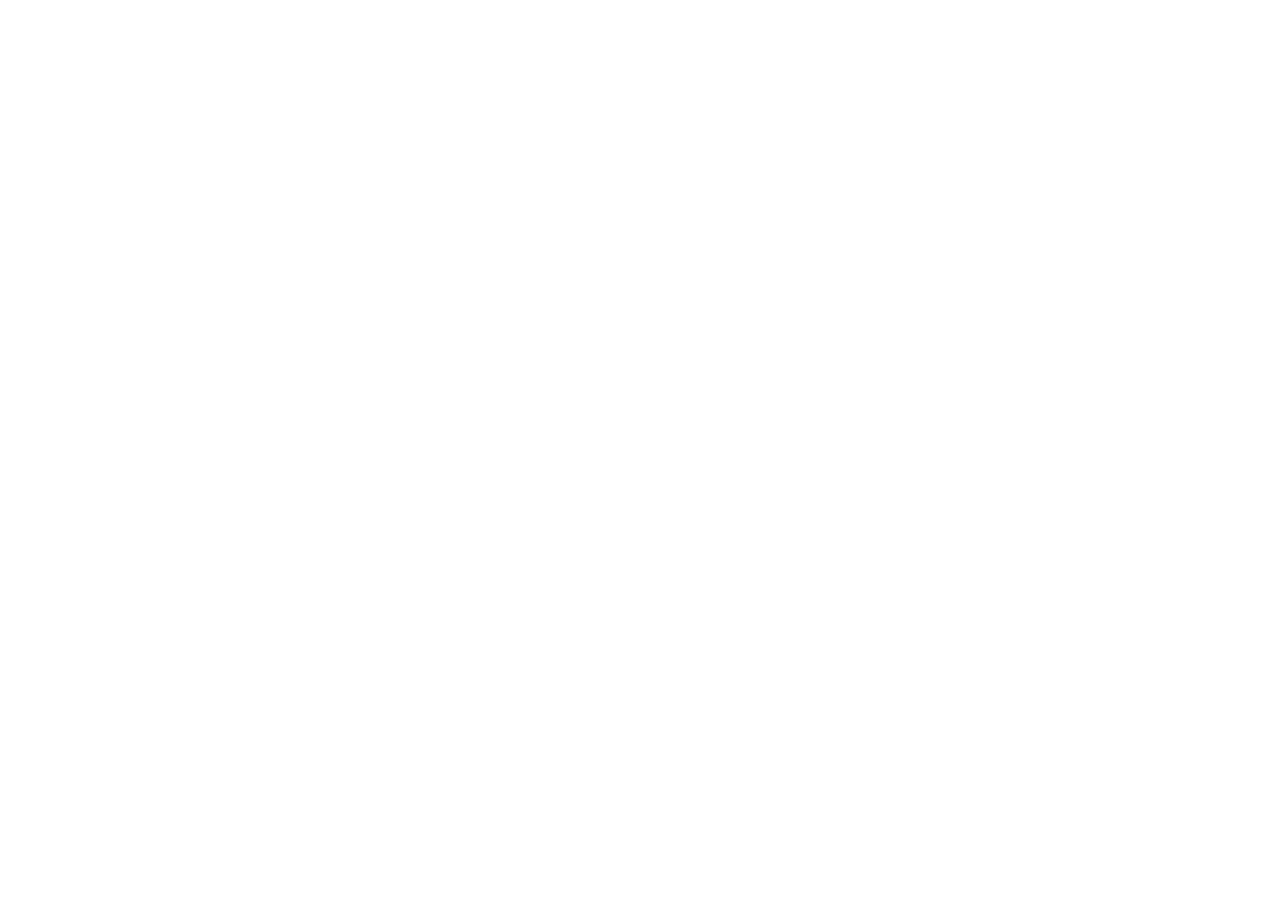
==== index.html @ e0f23562 "created a branch to store my development code" ====
<!DOCTYPE html>
<html lang="en">
<head>
    <meta charset="UTF-8">
    <meta name="viewport" content="width=device-width, initial-scale=1.0">
    <title>Document</title>
</head>
<body>
    
</body>
</html>
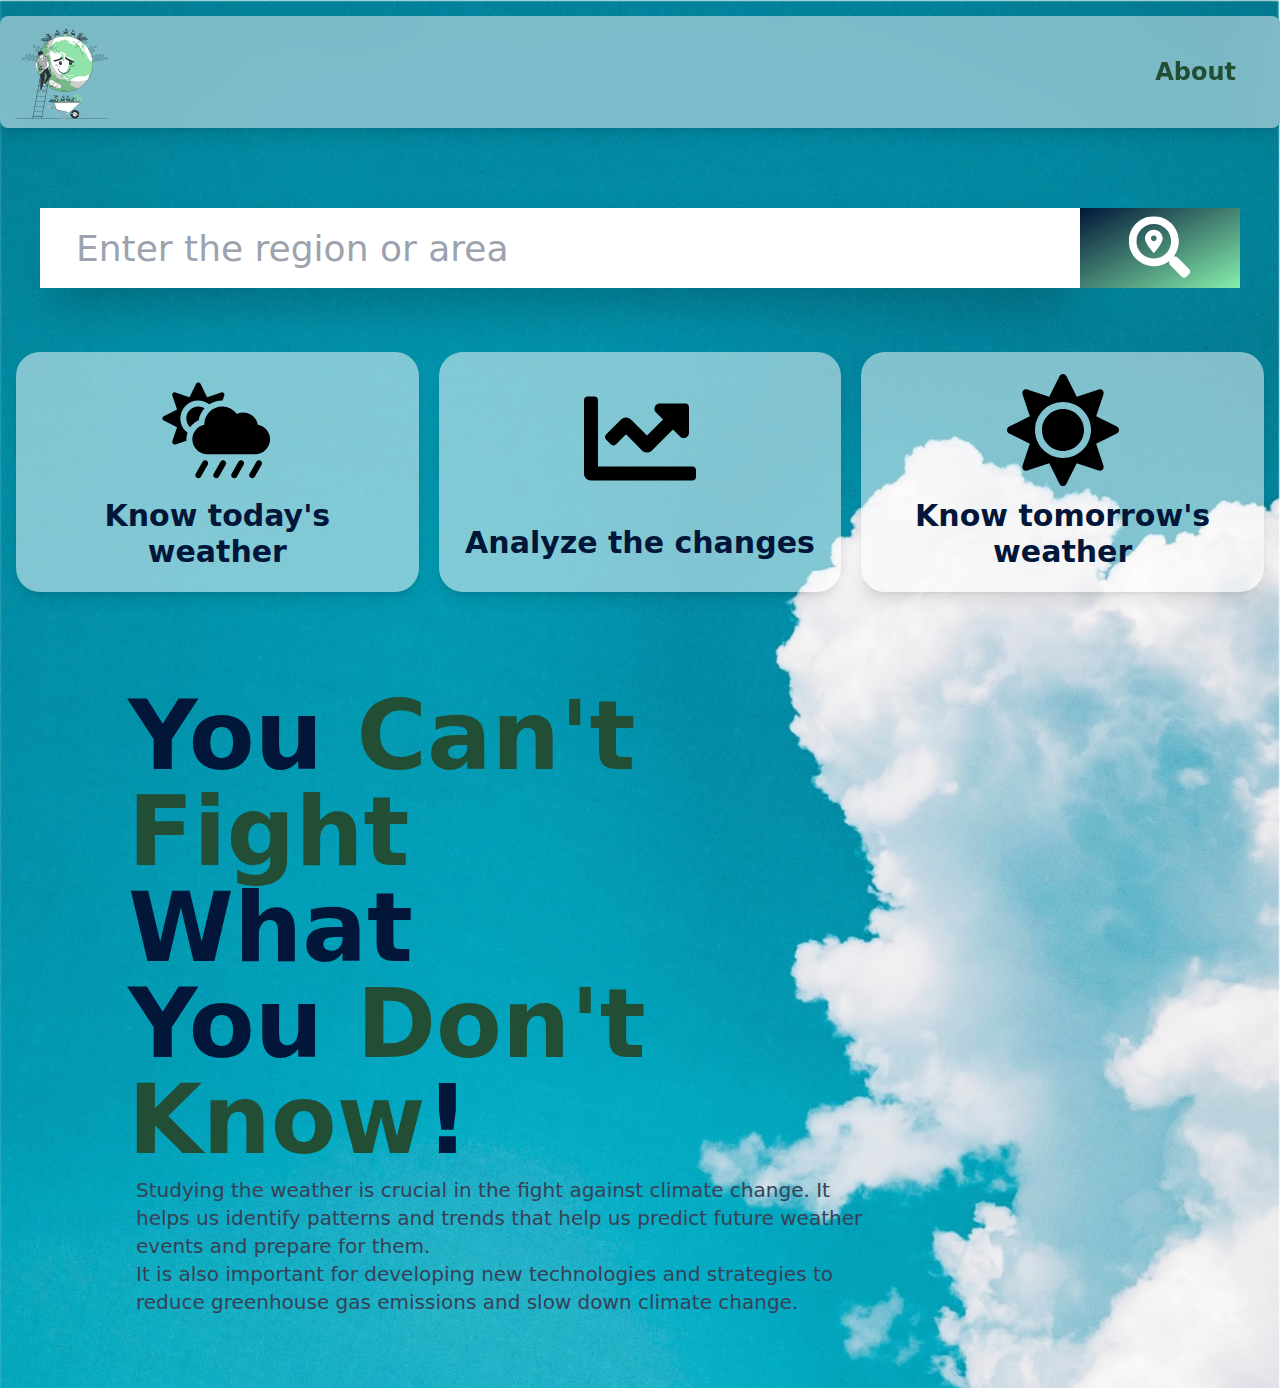
==== commit 8dd69d8a: "completed the app and started cleaning my code" ====
--- a/index.html
+++ b/index.html
@@ -3,9 +3,114 @@
 <head>
     <meta charset="UTF-8">
     <meta name="viewport" content="width=device-width, initial-scale=1.0">
-    <title>Document</title>
+    <title>Save Your Home | Home Page</title>
+    <link rel="stylesheet" href="../assets/css/output.css">
+    <link rel="icon" href="../assets/img/logo.svg">
 </head>
-<body>
+<body class="container pt-0 relative w-screen h-fit bg-cover bg-no-repeat mx-auto" style="background-image: url('../assets/img/sky.png')" id="body">
+    <section class="relative z-50 w-full h-[45rem] px-4 lg:px-0" id="entry">
+        <header class="relative z-50 w-full md:h-28 flex items-center justify-between bg-gray-100 bg-opacity-50 backdrop-filter backdrop-blur-xl rounded-lg shadow-lg p-4 mt-4">
+            <img src="../assets/img/logo.svg" alt="logo" class="w-16 h-16 md:w-24 md:h-24">
+
+            <ul class="nav w-fit h-fit text-green_y text-xl md:text-2xl font-bold font-righteous">
+                <li><a href="./views/about.html" class="px-7 py-2 w-1/4 h-full hover:bg-green_y hover:text-blue-100 rounded-full">About</a></li>
+            </ul>
+        </header>
+
+        <section class="relative z-50 w-full h-fit p-4 mt-4 md:mt-16">
+            <form  id="myForm" action="" method="POST" class="w-full h-full flex items-center justify-center">
+                <input type="text" name="place" class="w-5/6 h-10 md:h-20 text-xl md:text-4xl p-4 pl-5 md:pl-9 focus:outline-green-400 shadow-2xl" placeholder="Enter the region or area">
+                <button type="submit" id="search_btn">
+                    <div class="flex items-center justify-center text-white h-10 md:h-20 w-20 md:w-40 bg-gradient-to-br from-oxford_blue to-green-300"><img src="../assets/img/search-location.svg" alt="search" class="w-8 h-8 md:h-16 md:w-16"></div>
+                </button>
+            </form>
     
+            <div class="empty_display w-full mt-8 md:mt-16 h-fit flex flex-col justify-between items-center md:grid md:grid-cols-3 md:gap-5">
+                <div class="rounded-3xl shadow-lg hover:shadow-none bg-white bg-opacity-50 w-full h-30 md:h-60 p-4 mb-4 flex flex-col justify-around items-center">
+                    <img src="../assets/img/Vector.svg" alt="cloud" class="h-14 w-14 md:w-28 md:h-28">
+                    <p class="text-xl md:text-3xl font-semibold text-center text-oxford_blue">Know today's weather</p>
+                </div>
+                <div class="rounded-3xl shadow-lg hover:shadow-none bg-white bg-opacity-50 w-full h-30 md:h-60 p-4 mb-4 flex flex-col justify-around items-center">
+                    <img src="../assets/img/graph.svg" alt="cloud" class="h-14 w-14 md:w-28 md:h-28">
+                    <p class="text-xl md:text-3xl font-semibold text-center text-oxford_blue">Analyze the changes</p>
+                </div>
+                <div class="rounded-3xl shadow-lg hover:shadow-none bg-white bg-opacity-50 w-full h-30 md:h-60 p-4 mb-4 flex flex-col justify-around items-center">
+                    <img src="../assets/img/sun.svg" alt="cloud" class="h-14 w-14 md:w-28 md:h-28">
+                    <p class="text-xl md:text-3xl font-semibold text-center text-oxford_blue">Know tomorrow's weather</p>
+                </div>
+    
+            </div>
+        </section>
+
+        <div class="relative z-50 mt-16 flex items-center justify-around w-full h-min">
+            <div class="p-0 m-0 w-full md:w-[60%] mb-8 md:mb-16">
+                <h1 class="text-oxford_blue text-center md:text-left text-4xl md:text-8xl font-bold">You <span class="text-green_y">Can't Fight</span> <br> What <br> You <span class="text-green_y">Don't Know</span>!</h1>
+                <p class="text-md md:text-4xl lg:text-xl text-charcoal md:text-black lg:text-charcoal font-normal md:font-bold lg:font-normal p-2">Studying the weather is crucial in the fight against climate change. It helps us identify patterns and trends that help us predict 
+                    future weather events and prepare for them.<br>It is also important for developing new technologies and strategies to reduce greenhouse gas 
+                    emissions and slow down climate change.
+                </p>
+            </div>
+            <div></div>
+        </div>
+    </section>
+
+    <section class="hidden w-full px-4 lg:px-0" id="main">
+        <form  id="myForm2" action="./index.html" method="POST" class="mt-8 w-full h-full flex items-center justify-center">
+            <input type="text" name="place2" class="rounded-l-full w-5/6 h-10 md:h-20 text-xl md:text-4xl p-4 pl-5 md:pl-9 focus:outline-green-400 shadow-2xl" placeholder="Enter the region or area">
+            <button type="submit" id="search_btn">
+                <div class="flex items-center justify-center text-white h-10 md:h-20 w-20 md:w-40 bg-gradient-to-br from-oxford_blue to-green-300"><img src="../assets/img/search-location.svg" alt="search" class="w-8 h-8 md:w-16 md:h-16"></div>
+            </button>
+        </form>
+
+        <section class="mt-5 md:mt-10 w-full h-fit">
+            <p class="text-3xl md:text-6xl font-bold text-white" id="output">Search Results</p>
+            <p class="text-md font-medium  mb-4 text-white">Select the location for which weather information</p>
+            <div class="relative w-full md:w-1/2 h-fit bg-white shadow-xl bg-opacity-50 pt-0 p-4 border border-green-200 rounded-3xl">
+                <div class="w-full h-full flex-col justify-around  font-medium px-4 pt-0 hover:cursor-pointer" id="options">
+                    <!-- Dynamic content -->
+                </div>
+                
+            </div>
+        </section>
+
+        <section class="mt-10 w-full h-fit mb-8">
+            <div class="text-xl md:text-4xl font-bold text-white mb-4 flex items-center justify-between">
+                <p class="w-1/2">Today's Weather</p>
+                <p class="hidden md:block w-1/2">Weather Forecast</p>
+            </div>
+            <div class="relative w-full h-fit mx-auto bg-black bg-opacity-50 p-4 border border-white rounded-3xl" id="black_box">
+                <div class="w-full md:w-2/4 h-fit flex items-end justify-between bg-oxford_blue p-4 rounded-3xl shadow-sky-200 shadow-sm text-white font-medium" id="location">
+                    <p class="text-xl md:text-4xl" id="place">Location</p>
+                    <p class="text-lg md:text-2xl" id="state">State</p>
+                    <p class="text-lg md:text-2xl" id="country">Country</p>
+                </div>
+                <div class="w-full h-full mt-4 flex flex-col items-center justify-between md:grid md:grid-cols-3 md:gap-5">
+                    <div class="w-full h-full p-2 md:border-r md:border-white">
+                        <div class="w-full h-32 flex justify-between items-center bg-white bg-opacity-80 rounded-lg p-4 mb-8">
+                            <img src="../assets/img/sun.svg" alt="weather icon" class="h-full w-fit" id="img_w">
+                            <div class="w-[80%] h-full flex flex-col justify-around" id="location-data">
+                                <!-- Dynamic content -->
+                            </div>
+                        </div>
+                        <div class="w-full h-32 flex justify-between items-center bg-white bg-opacity-80 rounded-lg p-4">
+                            <div class="w-full h-full" id="location_data2">
+                               <!-- Dynamic content -->
+                            </div>
+                        </div>
+                    </div>
+
+                    <div class="md:hidden w-full px-4 text-white text-lg font-semibold">
+                        <p class="">Weather Forecast</p>
+                    </div>
+                    <div class="w-full h-full p-4 col-span-2 flex items-center justify-between overflow-x-scroll" id="forecast">
+                        <!-- Dynamic content -->
+                    </div>
+                   
+                </div>
+            </div>
+        </section>
+
+    </section>
+    <script type="module" src="./API/search_loaction.js"></script>
 </body>
 </html>--- a/assets/css/output.css
+++ b/assets/css/output.css
@@ -0,0 +1,1188 @@
+.container {
+  width: 100%;
+}
+
+@media (min-width: 640px) {
+  .container {
+    max-width: 640px;
+  }
+}
+
+@media (min-width: 768px) {
+  .container {
+    max-width: 768px;
+  }
+}
+
+@media (min-width: 1024px) {
+  .container {
+    max-width: 1024px;
+  }
+}
+
+@media (min-width: 1280px) {
+  .container {
+    max-width: 1280px;
+  }
+}
+
+@media (min-width: 1536px) {
+  .container {
+    max-width: 1536px;
+  }
+}
+
+.relative {
+  position: relative;
+}
+
+.z-50 {
+  z-index: 50;
+}
+
+.col-span-2 {
+  grid-column: span 2 / span 2;
+}
+
+.m-0 {
+  margin: 0px;
+}
+
+.mx-auto {
+  margin-left: auto;
+  margin-right: auto;
+}
+
+.mb-1 {
+  margin-bottom: 0.25rem;
+}
+
+.mb-2 {
+  margin-bottom: 0.5rem;
+}
+
+.mb-4 {
+  margin-bottom: 1rem;
+}
+
+.mb-8 {
+  margin-bottom: 2rem;
+}
+
+.mr-2 {
+  margin-right: 0.5rem;
+}
+
+.mr-3 {
+  margin-right: 0.75rem;
+}
+
+.mr-4 {
+  margin-right: 1rem;
+}
+
+.mt-10 {
+  margin-top: 2.5rem;
+}
+
+.mt-16 {
+  margin-top: 4rem;
+}
+
+.mt-4 {
+  margin-top: 1rem;
+}
+
+.mt-5 {
+  margin-top: 1.25rem;
+}
+
+.mt-8 {
+  margin-top: 2rem;
+}
+
+.flex {
+  display: flex;
+}
+
+.hidden {
+  display: none;
+}
+
+.h-1\/5 {
+  height: 20%;
+}
+
+.h-10 {
+  height: 2.5rem;
+}
+
+.h-14 {
+  height: 3.5rem;
+}
+
+.h-16 {
+  height: 4rem;
+}
+
+.h-32 {
+  height: 8rem;
+}
+
+.h-8 {
+  height: 2rem;
+}
+
+.h-\[45rem\] {
+  height: 45rem;
+}
+
+.h-fit {
+  height: -moz-fit-content;
+  height: fit-content;
+}
+
+.h-full {
+  height: 100%;
+}
+
+.h-min {
+  height: -moz-min-content;
+  height: min-content;
+}
+
+.w-1\/2 {
+  width: 50%;
+}
+
+.w-1\/4 {
+  width: 25%;
+}
+
+.w-14 {
+  width: 3.5rem;
+}
+
+.w-16 {
+  width: 4rem;
+}
+
+.w-20 {
+  width: 5rem;
+}
+
+.w-5\/6 {
+  width: 83.333333%;
+}
+
+.w-52 {
+  width: 13rem;
+}
+
+.w-8 {
+  width: 2rem;
+}
+
+.w-\[80\%\] {
+  width: 80%;
+}
+
+.w-fit {
+  width: -moz-fit-content;
+  width: fit-content;
+}
+
+.w-full {
+  width: 100%;
+}
+
+.w-screen {
+  width: 100vw;
+}
+
+.flex-col {
+  flex-direction: column;
+}
+
+.items-end {
+  align-items: flex-end;
+}
+
+.items-center {
+  align-items: center;
+}
+
+.justify-center {
+  justify-content: center;
+}
+
+.justify-between {
+  justify-content: space-between;
+}
+
+.justify-around {
+  justify-content: space-around;
+}
+
+.overflow-x-scroll {
+  overflow-x: scroll;
+}
+
+.rounded-3xl {
+  border-radius: 1.5rem;
+}
+
+.rounded-full {
+  border-radius: 9999px;
+}
+
+.rounded-lg {
+  border-radius: 0.5rem;
+}
+
+.rounded-l-full {
+  border-top-left-radius: 9999px;
+  border-bottom-left-radius: 9999px;
+}
+
+.border {
+  border-width: 1px;
+}
+
+.border-b {
+  border-bottom-width: 1px;
+}
+
+.border-green-200 {
+  --tw-border-opacity: 1;
+  border-color: rgb(187 247 208 / var(--tw-border-opacity));
+}
+
+.border-white {
+  --tw-border-opacity: 1;
+  border-color: rgb(255 255 255 / var(--tw-border-opacity));
+}
+
+.bg-black {
+  --tw-bg-opacity: 1;
+  background-color: rgb(0 0 0 / var(--tw-bg-opacity));
+}
+
+.bg-gray-100 {
+  --tw-bg-opacity: 1;
+  background-color: rgb(243 244 246 / var(--tw-bg-opacity));
+}
+
+.bg-oxford_blue {
+  --tw-bg-opacity: 1;
+  background-color: rgb(1 22 56 / var(--tw-bg-opacity));
+}
+
+.bg-white {
+  --tw-bg-opacity: 1;
+  background-color: rgb(255 255 255 / var(--tw-bg-opacity));
+}
+
+.bg-opacity-50 {
+  --tw-bg-opacity: 0.5;
+}
+
+.bg-opacity-80 {
+  --tw-bg-opacity: 0.8;
+}
+
+.bg-gradient-to-br {
+  background-image: linear-gradient(to bottom right, var(--tw-gradient-stops));
+}
+
+.from-oxford_blue {
+  --tw-gradient-from: #011638 var(--tw-gradient-from-position);
+  --tw-gradient-to: rgb(1 22 56 / 0) var(--tw-gradient-to-position);
+  --tw-gradient-stops: var(--tw-gradient-from), var(--tw-gradient-to);
+}
+
+.to-green-300 {
+  --tw-gradient-to: #86efac var(--tw-gradient-to-position);
+}
+
+.bg-cover {
+  background-size: cover;
+}
+
+.p-0 {
+  padding: 0px;
+}
+
+.p-2 {
+  padding: 0.5rem;
+}
+
+.p-4 {
+  padding: 1rem;
+}
+
+.px-4 {
+  padding-left: 1rem;
+  padding-right: 1rem;
+}
+
+.px-7 {
+  padding-left: 1.75rem;
+  padding-right: 1.75rem;
+}
+
+.py-2 {
+  padding-top: 0.5rem;
+  padding-bottom: 0.5rem;
+}
+
+.pl-5 {
+  padding-left: 1.25rem;
+}
+
+.pr-8 {
+  padding-right: 2rem;
+}
+
+.pt-0 {
+  padding-top: 0px;
+}
+
+.text-center {
+  text-align: center;
+}
+
+.text-2xl {
+  font-size: 1.5rem;
+  line-height: 2rem;
+}
+
+.text-3xl {
+  font-size: 1.875rem;
+  line-height: 2.25rem;
+}
+
+.text-4xl {
+  font-size: 2.25rem;
+  line-height: 2.5rem;
+}
+
+.text-lg {
+  font-size: 1.125rem;
+  line-height: 1.75rem;
+}
+
+.text-xl {
+  font-size: 1.25rem;
+  line-height: 1.75rem;
+}
+
+.font-bold {
+  font-weight: 700;
+}
+
+.font-medium {
+  font-weight: 500;
+}
+
+.font-normal {
+  font-weight: 400;
+}
+
+.font-semibold {
+  font-weight: 600;
+}
+
+.text-charcoal {
+  --tw-text-opacity: 1;
+  color: rgb(54 65 86 / var(--tw-text-opacity));
+}
+
+.text-green_y {
+  --tw-text-opacity: 1;
+  color: rgb(33 78 52 / var(--tw-text-opacity));
+}
+
+.text-oxford_blue {
+  --tw-text-opacity: 1;
+  color: rgb(1 22 56 / var(--tw-text-opacity));
+}
+
+.text-white {
+  --tw-text-opacity: 1;
+  color: rgb(255 255 255 / var(--tw-text-opacity));
+}
+
+.shadow-2xl {
+  --tw-shadow: 0 25px 50px -12px rgb(0 0 0 / 0.25);
+  --tw-shadow-colored: 0 25px 50px -12px var(--tw-shadow-color);
+  box-shadow: var(--tw-ring-offset-shadow, 0 0 #0000), var(--tw-ring-shadow, 0 0 #0000), var(--tw-shadow);
+}
+
+.shadow-lg {
+  --tw-shadow: 0 10px 15px -3px rgb(0 0 0 / 0.1), 0 4px 6px -4px rgb(0 0 0 / 0.1);
+  --tw-shadow-colored: 0 10px 15px -3px var(--tw-shadow-color), 0 4px 6px -4px var(--tw-shadow-color);
+  box-shadow: var(--tw-ring-offset-shadow, 0 0 #0000), var(--tw-ring-shadow, 0 0 #0000), var(--tw-shadow);
+}
+
+.shadow-sm {
+  --tw-shadow: 0 1px 2px 0 rgb(0 0 0 / 0.05);
+  --tw-shadow-colored: 0 1px 2px 0 var(--tw-shadow-color);
+  box-shadow: var(--tw-ring-offset-shadow, 0 0 #0000), var(--tw-ring-shadow, 0 0 #0000), var(--tw-shadow);
+}
+
+.shadow-xl {
+  --tw-shadow: 0 20px 25px -5px rgb(0 0 0 / 0.1), 0 8px 10px -6px rgb(0 0 0 / 0.1);
+  --tw-shadow-colored: 0 20px 25px -5px var(--tw-shadow-color), 0 8px 10px -6px var(--tw-shadow-color);
+  box-shadow: var(--tw-ring-offset-shadow, 0 0 #0000), var(--tw-ring-shadow, 0 0 #0000), var(--tw-shadow);
+}
+
+.shadow-sky-200 {
+  --tw-shadow-color: #bae6fd;
+  --tw-shadow: var(--tw-shadow-colored);
+}
+
+.backdrop-blur-xl {
+  --tw-backdrop-blur: blur(24px);
+  -webkit-backdrop-filter: var(--tw-backdrop-blur) var(--tw-backdrop-brightness) var(--tw-backdrop-contrast) var(--tw-backdrop-grayscale) var(--tw-backdrop-hue-rotate) var(--tw-backdrop-invert) var(--tw-backdrop-opacity) var(--tw-backdrop-saturate) var(--tw-backdrop-sepia);
+          backdrop-filter: var(--tw-backdrop-blur) var(--tw-backdrop-brightness) var(--tw-backdrop-contrast) var(--tw-backdrop-grayscale) var(--tw-backdrop-hue-rotate) var(--tw-backdrop-invert) var(--tw-backdrop-opacity) var(--tw-backdrop-saturate) var(--tw-backdrop-sepia);
+}
+
+.backdrop-filter {
+  -webkit-backdrop-filter: var(--tw-backdrop-blur) var(--tw-backdrop-brightness) var(--tw-backdrop-contrast) var(--tw-backdrop-grayscale) var(--tw-backdrop-hue-rotate) var(--tw-backdrop-invert) var(--tw-backdrop-opacity) var(--tw-backdrop-saturate) var(--tw-backdrop-sepia);
+          backdrop-filter: var(--tw-backdrop-blur) var(--tw-backdrop-brightness) var(--tw-backdrop-contrast) var(--tw-backdrop-grayscale) var(--tw-backdrop-hue-rotate) var(--tw-backdrop-invert) var(--tw-backdrop-opacity) var(--tw-backdrop-saturate) var(--tw-backdrop-sepia);
+}
+
+/*
+! tailwindcss v3.3.2 | MIT License | https://tailwindcss.com
+*/
+
+/*
+1. Prevent padding and border from affecting element width. (https://github.com/mozdevs/cssremedy/issues/4)
+2. Allow adding a border to an element by just adding a border-width. (https://github.com/tailwindcss/tailwindcss/pull/116)
+*/
+
+*,
+::before,
+::after {
+  box-sizing: border-box;
+  /* 1 */
+  border-width: 0;
+  /* 2 */
+  border-style: solid;
+  /* 2 */
+  border-color: #e5e7eb;
+  /* 2 */
+}
+
+::before,
+::after {
+  --tw-content: '';
+}
+
+/*
+1. Use a consistent sensible line-height in all browsers.
+2. Prevent adjustments of font size after orientation changes in iOS.
+3. Use a more readable tab size.
+4. Use the user's configured `sans` font-family by default.
+5. Use the user's configured `sans` font-feature-settings by default.
+6. Use the user's configured `sans` font-variation-settings by default.
+*/
+
+html {
+  line-height: 1.5;
+  /* 1 */
+  -webkit-text-size-adjust: 100%;
+  /* 2 */
+  -moz-tab-size: 4;
+  /* 3 */
+  -o-tab-size: 4;
+     tab-size: 4;
+  /* 3 */
+  font-family: ui-sans-serif, system-ui, -apple-system, BlinkMacSystemFont, "Segoe UI", Roboto, "Helvetica Neue", Arial, "Noto Sans", sans-serif, "Apple Color Emoji", "Segoe UI Emoji", "Segoe UI Symbol", "Noto Color Emoji";
+  /* 4 */
+  font-feature-settings: normal;
+  /* 5 */
+  font-variation-settings: normal;
+  /* 6 */
+}
+
+/*
+1. Remove the margin in all browsers.
+2. Inherit line-height from `html` so users can set them as a class directly on the `html` element.
+*/
+
+body {
+  margin: 0;
+  /* 1 */
+  line-height: inherit;
+  /* 2 */
+}
+
+/*
+1. Add the correct height in Firefox.
+2. Correct the inheritance of border color in Firefox. (https://bugzilla.mozilla.org/show_bug.cgi?id=190655)
+3. Ensure horizontal rules are visible by default.
+*/
+
+hr {
+  height: 0;
+  /* 1 */
+  color: inherit;
+  /* 2 */
+  border-top-width: 1px;
+  /* 3 */
+}
+
+/*
+Add the correct text decoration in Chrome, Edge, and Safari.
+*/
+
+abbr:where([title]) {
+  -webkit-text-decoration: underline dotted;
+          text-decoration: underline dotted;
+}
+
+/*
+Remove the default font size and weight for headings.
+*/
+
+h1,
+h2,
+h3,
+h4,
+h5,
+h6 {
+  font-size: inherit;
+  font-weight: inherit;
+}
+
+/*
+Reset links to optimize for opt-in styling instead of opt-out.
+*/
+
+a {
+  color: inherit;
+  text-decoration: inherit;
+}
+
+/*
+Add the correct font weight in Edge and Safari.
+*/
+
+b,
+strong {
+  font-weight: bolder;
+}
+
+/*
+1. Use the user's configured `mono` font family by default.
+2. Correct the odd `em` font sizing in all browsers.
+*/
+
+code,
+kbd,
+samp,
+pre {
+  font-family: ui-monospace, SFMono-Regular, Menlo, Monaco, Consolas, "Liberation Mono", "Courier New", monospace;
+  /* 1 */
+  font-size: 1em;
+  /* 2 */
+}
+
+/*
+Add the correct font size in all browsers.
+*/
+
+small {
+  font-size: 80%;
+}
+
+/*
+Prevent `sub` and `sup` elements from affecting the line height in all browsers.
+*/
+
+sub,
+sup {
+  font-size: 75%;
+  line-height: 0;
+  position: relative;
+  vertical-align: baseline;
+}
+
+sub {
+  bottom: -0.25em;
+}
+
+sup {
+  top: -0.5em;
+}
+
+/*
+1. Remove text indentation from table contents in Chrome and Safari. (https://bugs.chromium.org/p/chromium/issues/detail?id=999088, https://bugs.webkit.org/show_bug.cgi?id=201297)
+2. Correct table border color inheritance in all Chrome and Safari. (https://bugs.chromium.org/p/chromium/issues/detail?id=935729, https://bugs.webkit.org/show_bug.cgi?id=195016)
+3. Remove gaps between table borders by default.
+*/
+
+table {
+  text-indent: 0;
+  /* 1 */
+  border-color: inherit;
+  /* 2 */
+  border-collapse: collapse;
+  /* 3 */
+}
+
+/*
+1. Change the font styles in all browsers.
+2. Remove the margin in Firefox and Safari.
+3. Remove default padding in all browsers.
+*/
+
+button,
+input,
+optgroup,
+select,
+textarea {
+  font-family: inherit;
+  /* 1 */
+  font-size: 100%;
+  /* 1 */
+  font-weight: inherit;
+  /* 1 */
+  line-height: inherit;
+  /* 1 */
+  color: inherit;
+  /* 1 */
+  margin: 0;
+  /* 2 */
+  padding: 0;
+  /* 3 */
+}
+
+/*
+Remove the inheritance of text transform in Edge and Firefox.
+*/
+
+button,
+select {
+  text-transform: none;
+}
+
+/*
+1. Correct the inability to style clickable types in iOS and Safari.
+2. Remove default button styles.
+*/
+
+button,
+[type='button'],
+[type='reset'],
+[type='submit'] {
+  -webkit-appearance: button;
+  /* 1 */
+  background-color: transparent;
+  /* 2 */
+  background-image: none;
+  /* 2 */
+}
+
+/*
+Use the modern Firefox focus style for all focusable elements.
+*/
+
+:-moz-focusring {
+  outline: auto;
+}
+
+/*
+Remove the additional `:invalid` styles in Firefox. (https://github.com/mozilla/gecko-dev/blob/2f9eacd9d3d995c937b4251a5557d95d494c9be1/layout/style/res/forms.css#L728-L737)
+*/
+
+:-moz-ui-invalid {
+  box-shadow: none;
+}
+
+/*
+Add the correct vertical alignment in Chrome and Firefox.
+*/
+
+progress {
+  vertical-align: baseline;
+}
+
+/*
+Correct the cursor style of increment and decrement buttons in Safari.
+*/
+
+::-webkit-inner-spin-button,
+::-webkit-outer-spin-button {
+  height: auto;
+}
+
+/*
+1. Correct the odd appearance in Chrome and Safari.
+2. Correct the outline style in Safari.
+*/
+
+[type='search'] {
+  -webkit-appearance: textfield;
+  /* 1 */
+  outline-offset: -2px;
+  /* 2 */
+}
+
+/*
+Remove the inner padding in Chrome and Safari on macOS.
+*/
+
+::-webkit-search-decoration {
+  -webkit-appearance: none;
+}
+
+/*
+1. Correct the inability to style clickable types in iOS and Safari.
+2. Change font properties to `inherit` in Safari.
+*/
+
+::-webkit-file-upload-button {
+  -webkit-appearance: button;
+  /* 1 */
+  font: inherit;
+  /* 2 */
+}
+
+/*
+Add the correct display in Chrome and Safari.
+*/
+
+summary {
+  display: list-item;
+}
+
+/*
+Removes the default spacing and border for appropriate elements.
+*/
+
+blockquote,
+dl,
+dd,
+h1,
+h2,
+h3,
+h4,
+h5,
+h6,
+hr,
+figure,
+p,
+pre {
+  margin: 0;
+}
+
+fieldset {
+  margin: 0;
+  padding: 0;
+}
+
+legend {
+  padding: 0;
+}
+
+ol,
+ul,
+menu {
+  list-style: none;
+  margin: 0;
+  padding: 0;
+}
+
+/*
+Prevent resizing textareas horizontally by default.
+*/
+
+textarea {
+  resize: vertical;
+}
+
+/*
+1. Reset the default placeholder opacity in Firefox. (https://github.com/tailwindlabs/tailwindcss/issues/3300)
+2. Set the default placeholder color to the user's configured gray 400 color.
+*/
+
+input::-moz-placeholder, textarea::-moz-placeholder {
+  opacity: 1;
+  /* 1 */
+  color: #9ca3af;
+  /* 2 */
+}
+
+input::placeholder,
+textarea::placeholder {
+  opacity: 1;
+  /* 1 */
+  color: #9ca3af;
+  /* 2 */
+}
+
+/*
+Set the default cursor for buttons.
+*/
+
+button,
+[role="button"] {
+  cursor: pointer;
+}
+
+/*
+Make sure disabled buttons don't get the pointer cursor.
+*/
+
+:disabled {
+  cursor: default;
+}
+
+/*
+1. Make replaced elements `display: block` by default. (https://github.com/mozdevs/cssremedy/issues/14)
+2. Add `vertical-align: middle` to align replaced elements more sensibly by default. (https://github.com/jensimmons/cssremedy/issues/14#issuecomment-634934210)
+   This can trigger a poorly considered lint error in some tools but is included by design.
+*/
+
+img,
+svg,
+video,
+canvas,
+audio,
+iframe,
+embed,
+object {
+  display: block;
+  /* 1 */
+  vertical-align: middle;
+  /* 2 */
+}
+
+/*
+Constrain images and videos to the parent width and preserve their intrinsic aspect ratio. (https://github.com/mozdevs/cssremedy/issues/14)
+*/
+
+img,
+video {
+  max-width: 100%;
+  height: auto;
+}
+
+/* Make elements with the HTML hidden attribute stay hidden by default */
+
+[hidden] {
+  display: none;
+}
+
+*, ::before, ::after {
+  --tw-border-spacing-x: 0;
+  --tw-border-spacing-y: 0;
+  --tw-translate-x: 0;
+  --tw-translate-y: 0;
+  --tw-rotate: 0;
+  --tw-skew-x: 0;
+  --tw-skew-y: 0;
+  --tw-scale-x: 1;
+  --tw-scale-y: 1;
+  --tw-pan-x:  ;
+  --tw-pan-y:  ;
+  --tw-pinch-zoom:  ;
+  --tw-scroll-snap-strictness: proximity;
+  --tw-gradient-from-position:  ;
+  --tw-gradient-via-position:  ;
+  --tw-gradient-to-position:  ;
+  --tw-ordinal:  ;
+  --tw-slashed-zero:  ;
+  --tw-numeric-figure:  ;
+  --tw-numeric-spacing:  ;
+  --tw-numeric-fraction:  ;
+  --tw-ring-inset:  ;
+  --tw-ring-offset-width: 0px;
+  --tw-ring-offset-color: #fff;
+  --tw-ring-color: rgb(59 130 246 / 0.5);
+  --tw-ring-offset-shadow: 0 0 #0000;
+  --tw-ring-shadow: 0 0 #0000;
+  --tw-shadow: 0 0 #0000;
+  --tw-shadow-colored: 0 0 #0000;
+  --tw-blur:  ;
+  --tw-brightness:  ;
+  --tw-contrast:  ;
+  --tw-grayscale:  ;
+  --tw-hue-rotate:  ;
+  --tw-invert:  ;
+  --tw-saturate:  ;
+  --tw-sepia:  ;
+  --tw-drop-shadow:  ;
+  --tw-backdrop-blur:  ;
+  --tw-backdrop-brightness:  ;
+  --tw-backdrop-contrast:  ;
+  --tw-backdrop-grayscale:  ;
+  --tw-backdrop-hue-rotate:  ;
+  --tw-backdrop-invert:  ;
+  --tw-backdrop-opacity:  ;
+  --tw-backdrop-saturate:  ;
+  --tw-backdrop-sepia:  ;
+}
+
+::backdrop {
+  --tw-border-spacing-x: 0;
+  --tw-border-spacing-y: 0;
+  --tw-translate-x: 0;
+  --tw-translate-y: 0;
+  --tw-rotate: 0;
+  --tw-skew-x: 0;
+  --tw-skew-y: 0;
+  --tw-scale-x: 1;
+  --tw-scale-y: 1;
+  --tw-pan-x:  ;
+  --tw-pan-y:  ;
+  --tw-pinch-zoom:  ;
+  --tw-scroll-snap-strictness: proximity;
+  --tw-gradient-from-position:  ;
+  --tw-gradient-via-position:  ;
+  --tw-gradient-to-position:  ;
+  --tw-ordinal:  ;
+  --tw-slashed-zero:  ;
+  --tw-numeric-figure:  ;
+  --tw-numeric-spacing:  ;
+  --tw-numeric-fraction:  ;
+  --tw-ring-inset:  ;
+  --tw-ring-offset-width: 0px;
+  --tw-ring-offset-color: #fff;
+  --tw-ring-color: rgb(59 130 246 / 0.5);
+  --tw-ring-offset-shadow: 0 0 #0000;
+  --tw-ring-shadow: 0 0 #0000;
+  --tw-shadow: 0 0 #0000;
+  --tw-shadow-colored: 0 0 #0000;
+  --tw-blur:  ;
+  --tw-brightness:  ;
+  --tw-contrast:  ;
+  --tw-grayscale:  ;
+  --tw-hue-rotate:  ;
+  --tw-invert:  ;
+  --tw-saturate:  ;
+  --tw-sepia:  ;
+  --tw-drop-shadow:  ;
+  --tw-backdrop-blur:  ;
+  --tw-backdrop-brightness:  ;
+  --tw-backdrop-contrast:  ;
+  --tw-backdrop-grayscale:  ;
+  --tw-backdrop-hue-rotate:  ;
+  --tw-backdrop-invert:  ;
+  --tw-backdrop-opacity:  ;
+  --tw-backdrop-saturate:  ;
+  --tw-backdrop-sepia:  ;
+}
+
+@font-face {
+  font-family: 'Righteous';
+
+  src: url('../fonts/Righteous/Righteous-Regular.ttf');
+
+  font-family: 'Quicksand';
+
+  src: url('../fonts/Quicksand/Quicksand-VariableFont_wght.ttf');
+}
+
+.hover\:cursor-pointer:hover {
+  cursor: pointer;
+}
+
+.hover\:bg-green_y:hover {
+  --tw-bg-opacity: 1;
+  background-color: rgb(33 78 52 / var(--tw-bg-opacity));
+}
+
+.hover\:text-blue-100:hover {
+  --tw-text-opacity: 1;
+  color: rgb(219 234 254 / var(--tw-text-opacity));
+}
+
+.hover\:text-white:hover {
+  --tw-text-opacity: 1;
+  color: rgb(255 255 255 / var(--tw-text-opacity));
+}
+
+.hover\:shadow-none:hover {
+  --tw-shadow: 0 0 #0000;
+  --tw-shadow-colored: 0 0 #0000;
+  box-shadow: var(--tw-ring-offset-shadow, 0 0 #0000), var(--tw-ring-shadow, 0 0 #0000), var(--tw-shadow);
+}
+
+.focus\:outline-green-400:focus {
+  outline-color: #4ade80;
+}
+
+@media (min-width: 768px) {
+  .md\:mb-16 {
+    margin-bottom: 4rem;
+  }
+
+  .md\:mr-0 {
+    margin-right: 0px;
+  }
+
+  .md\:mt-10 {
+    margin-top: 2.5rem;
+  }
+
+  .md\:mt-16 {
+    margin-top: 4rem;
+  }
+
+  .md\:block {
+    display: block;
+  }
+
+  .md\:grid {
+    display: grid;
+  }
+
+  .md\:hidden {
+    display: none;
+  }
+
+  .md\:h-16 {
+    height: 4rem;
+  }
+
+  .md\:h-20 {
+    height: 5rem;
+  }
+
+  .md\:h-24 {
+    height: 6rem;
+  }
+
+  .md\:h-28 {
+    height: 7rem;
+  }
+
+  .md\:h-60 {
+    height: 15rem;
+  }
+
+  .md\:w-1\/2 {
+    width: 50%;
+  }
+
+  .md\:w-16 {
+    width: 4rem;
+  }
+
+  .md\:w-2\/4 {
+    width: 50%;
+  }
+
+  .md\:w-24 {
+    width: 6rem;
+  }
+
+  .md\:w-28 {
+    width: 7rem;
+  }
+
+  .md\:w-40 {
+    width: 10rem;
+  }
+
+  .md\:w-44 {
+    width: 11rem;
+  }
+
+  .md\:w-48 {
+    width: 12rem;
+  }
+
+  .md\:w-\[60\%\] {
+    width: 60%;
+  }
+
+  .md\:grid-cols-3 {
+    grid-template-columns: repeat(3, minmax(0, 1fr));
+  }
+
+  .md\:gap-5 {
+    gap: 1.25rem;
+  }
+
+  .md\:border-r {
+    border-right-width: 1px;
+  }
+
+  .md\:border-white {
+    --tw-border-opacity: 1;
+    border-color: rgb(255 255 255 / var(--tw-border-opacity));
+  }
+
+  .md\:pl-9 {
+    padding-left: 2.25rem;
+  }
+
+  .md\:text-left {
+    text-align: left;
+  }
+
+  .md\:text-2xl {
+    font-size: 1.5rem;
+    line-height: 2rem;
+  }
+
+  .md\:text-3xl {
+    font-size: 1.875rem;
+    line-height: 2.25rem;
+  }
+
+  .md\:text-4xl {
+    font-size: 2.25rem;
+    line-height: 2.5rem;
+  }
+
+  .md\:text-6xl {
+    font-size: 3.75rem;
+    line-height: 1;
+  }
+
+  .md\:text-8xl {
+    font-size: 6rem;
+    line-height: 1;
+  }
+
+  .md\:text-xl {
+    font-size: 1.25rem;
+    line-height: 1.75rem;
+  }
+
+  .md\:font-bold {
+    font-weight: 700;
+  }
+
+  .md\:text-black {
+    --tw-text-opacity: 1;
+    color: rgb(0 0 0 / var(--tw-text-opacity));
+  }
+}
+
+@media (min-width: 1024px) {
+  .lg\:px-0 {
+    padding-left: 0px;
+    padding-right: 0px;
+  }
+
+  .lg\:text-xl {
+    font-size: 1.25rem;
+    line-height: 1.75rem;
+  }
+
+  .lg\:font-normal {
+    font-weight: 400;
+  }
+
+  .lg\:text-charcoal {
+    --tw-text-opacity: 1;
+    color: rgb(54 65 86 / var(--tw-text-opacity));
+  }
+}